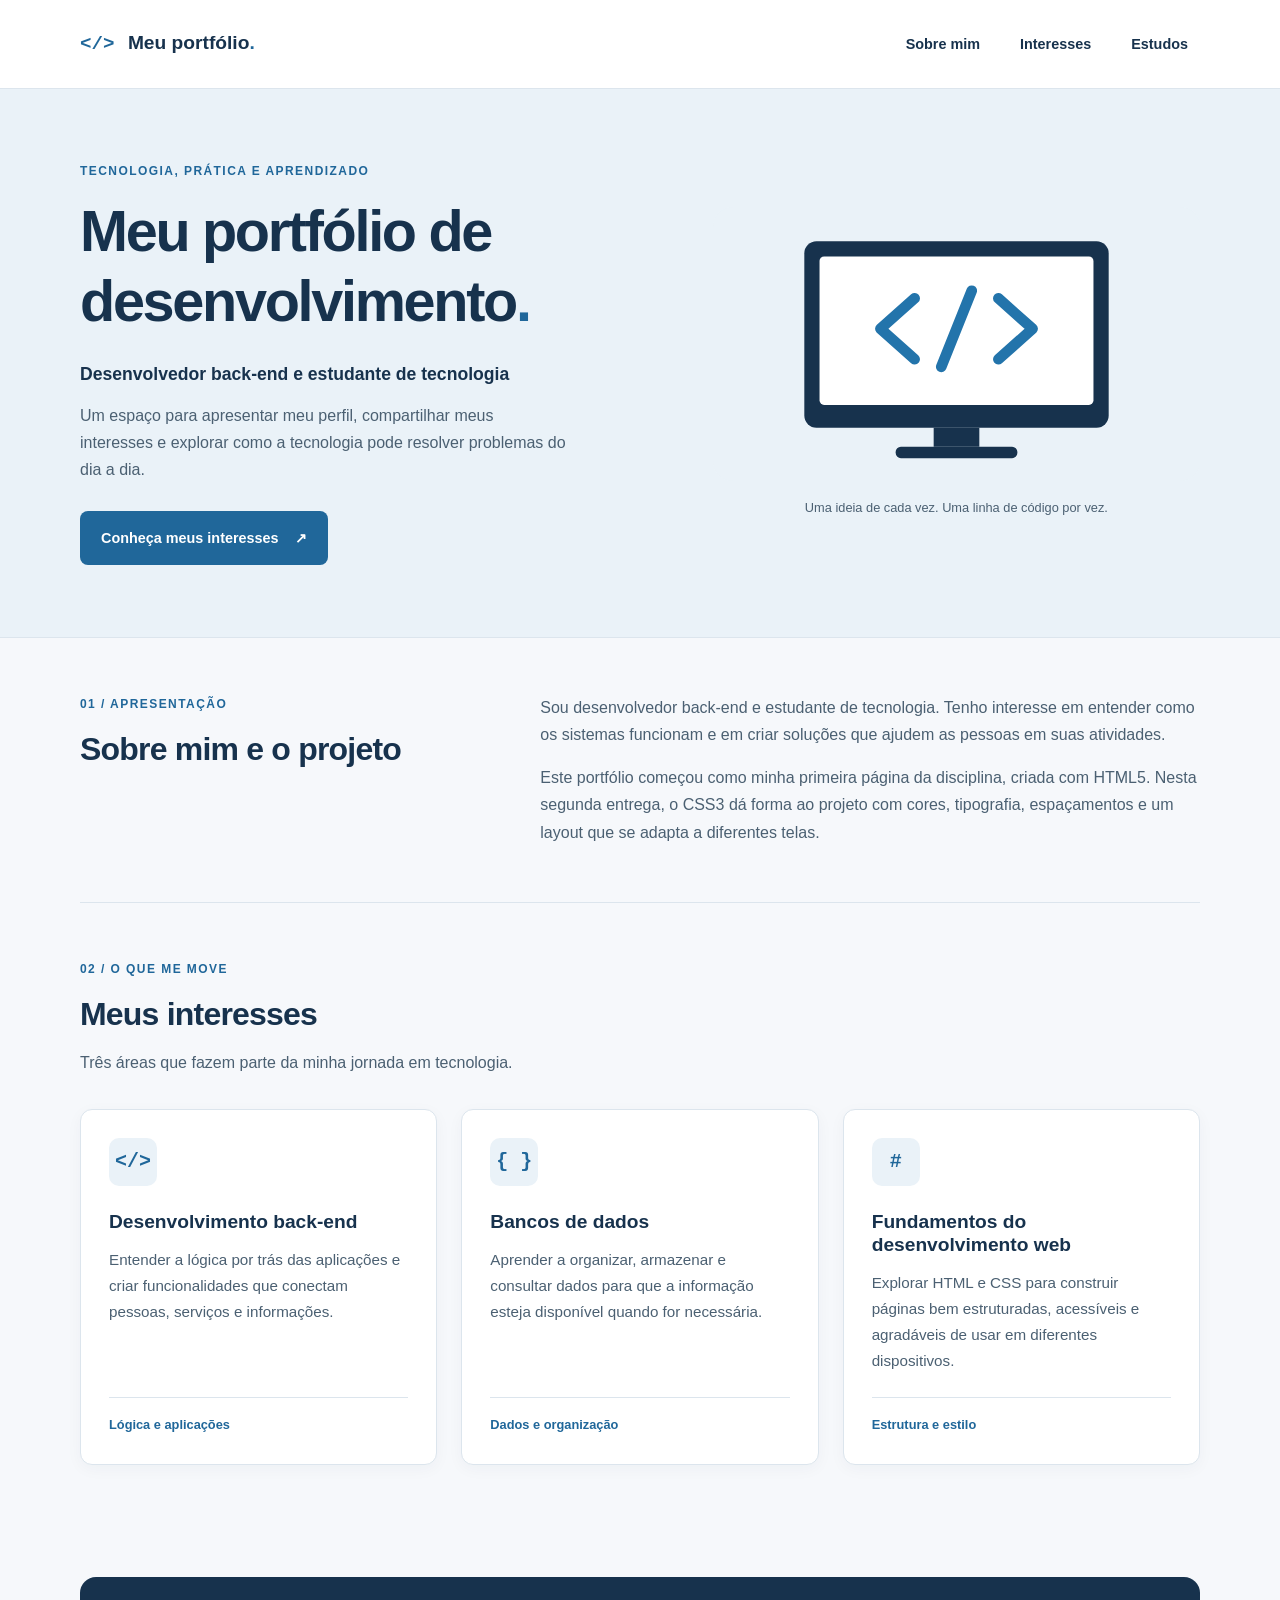
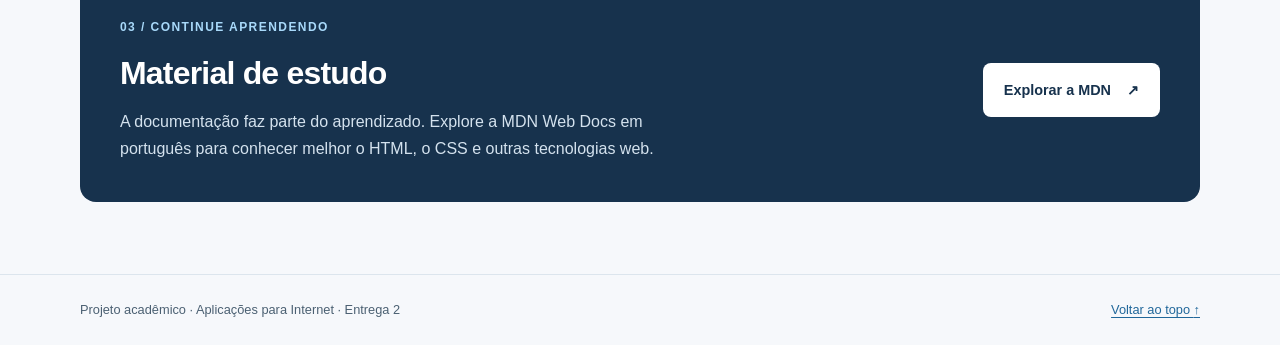
==== Entrega 2/projeto/index.html @ 30e73c6c "base do projeto 2, para segunda entrega" ====
<!doctype html>
<html lang="pt-BR">
  <head>
    <meta charset="UTF-8" />
    <meta name="viewport" content="width=device-width, initial-scale=1.0" />
    <title>Meu portfólio de desenvolvimento</title>
    <meta
      name="description"
      content="Conheça meu perfil, meus interesses em desenvolvimento back-end e minha jornada de aprendizado em tecnologia."
    />
    <link rel="stylesheet" href="css/style.css" />
  </head>

  <body>
    <a class="pular-conteudo" href="#conteudo">Pular para o conteúdo</a>

    <header class="cabecalho" id="inicio">
      <div class="container barra-navegacao">
        <a class="marca" href="#inicio" aria-label="Meu portfólio — início">
          <span class="marca-simbolo" aria-hidden="true">&lt;/&gt;</span>
          Meu portfólio<span class="marca-ponto" aria-hidden="true">.</span>
        </a>

        <nav aria-label="Navegação principal">
          <ul class="menu">
            <li><a href="#sobre">Sobre mim</a></li>
            <li><a href="#interesses">Interesses</a></li>
            <li><a href="#estudos">Estudos</a></li>
          </ul>
        </nav>
      </div>
    </header>

    <main id="conteudo" tabindex="-1">
      <!-- Área de destaque: apresenta o objetivo principal do portfólio. -->
      <section class="destaque" aria-labelledby="titulo-principal">
        <div class="container destaque-conteudo">
          <div>
            <p class="etiqueta">Tecnologia, prática e aprendizado</p>
            <h1 id="titulo-principal">Meu portfólio de desenvolvimento<span>.</span></h1>
            <p class="destaque-subtitulo">
              Desenvolvedor back-end e estudante de tecnologia
            </p>
            <p class="destaque-descricao">
              Um espaço para apresentar meu perfil, compartilhar meus interesses
              e explorar como a tecnologia pode resolver problemas do dia a dia.
            </p>
            <a class="botao" href="#interesses">Conheça meus interesses <span aria-hidden="true">↗</span></a>
          </div>

          <figure class="ilustracao">
            <img
              src="imagens/desenvolvimento.svg"
              alt="Ilustração de um computador com símbolos de código na tela"
              width="640"
              height="360"
            />
            <figcaption>Uma ideia de cada vez. Uma linha de código por vez.</figcaption>
          </figure>
        </div>
      </section>

      <section class="container secao sobre" id="sobre" aria-labelledby="titulo-sobre">
        <div>
          <p class="etiqueta">01 / Apresentação</p>
          <h2 id="titulo-sobre">Sobre mim e o projeto</h2>
        </div>

        <div class="sobre-texto">
          <p>
            Sou desenvolvedor back-end e estudante de tecnologia. Tenho interesse
            em entender como os sistemas funcionam e em criar soluções que ajudem
            as pessoas em suas atividades.
          </p>

          <p>
            Este portfólio começou como minha primeira página da disciplina,
            criada com HTML5. Nesta segunda entrega, o CSS3 dá forma ao projeto
            com cores, tipografia, espaçamentos e um layout que se adapta a
            diferentes telas.
          </p>
        </div>
      </section>

      <section class="container secao" id="interesses" aria-labelledby="titulo-interesses">
        <p class="etiqueta">02 / O que me move</p>
        <h2 id="titulo-interesses">Meus interesses</h2>
        <p class="introducao-secao">Três áreas que fazem parte da minha jornada em tecnologia.</p>

        <!-- O CSS Grid distribui os cartões em colunas no computador. -->
        <ul class="cartoes">
          <li class="cartao">
            <span class="cartao-icone" aria-hidden="true">&lt;/&gt;</span>
            <h3>Desenvolvimento back-end</h3>
            <p>
              Entender a lógica por trás das aplicações e criar funcionalidades
              que conectam pessoas, serviços e informações.
            </p>
            <span class="cartao-tema">Lógica e aplicações</span>
          </li>
          <li class="cartao">
            <span class="cartao-icone" aria-hidden="true">{ }</span>
            <h3>Bancos de dados</h3>
            <p>
              Aprender a organizar, armazenar e consultar dados para que a
              informação esteja disponível quando for necessária.
            </p>
            <span class="cartao-tema">Dados e organização</span>
          </li>
          <li class="cartao">
            <span class="cartao-icone" aria-hidden="true">#</span>
            <h3>Fundamentos do desenvolvimento web</h3>
            <p>
              Explorar HTML e CSS para construir páginas bem estruturadas,
              acessíveis e agradáveis de usar em diferentes dispositivos.
            </p>
            <span class="cartao-tema">Estrutura e estilo</span>
          </li>
        </ul>
      </section>

      <section class="container secao" id="estudos" aria-labelledby="titulo-estudos">
        <div class="material-estudo">
          <div>
            <p class="etiqueta">03 / Continue aprendendo</p>
            <h2 id="titulo-estudos">Material de estudo</h2>
            <p>
              A documentação faz parte do aprendizado. Explore a MDN Web Docs em
              português para conhecer melhor o HTML, o CSS e outras tecnologias web.
            </p>
          </div>

          <a class="botao botao-claro" href="https://developer.mozilla.org/pt-BR/">
            Explorar a MDN <span aria-hidden="true">↗</span>
          </a>
        </div>
      </section>
    </main>

    <footer class="rodape">
      <div class="container rodape-conteudo">
        <p>Projeto acadêmico · Aplicações para Internet · Entrega 2</p>
        <a href="#inicio">Voltar ao topo <span aria-hidden="true">↑</span></a>
      </div>
    </footer>
  </body>
</html>
---- Entrega 2/projeto/css/style.css ----
/* Identidade visual: tons de azul e fontes disponíveis no próprio computador. */
:root {
  --cor-fundo: #f6f8fb;
  --cor-superficie: #ffffff;
  --cor-titulo: #17324d;
  --cor-texto: #4b6072;
  --cor-primaria: #20679a;
  --cor-destaque: #a8d9fa;
  --cor-borda: #dce5ed;
}

/* Base: tamanhos previsíveis, tipografia e espaçamento. */
* {
  box-sizing: border-box;
  margin: 0;
  padding: 0;
}

body {
  background-color: var(--cor-fundo);
  color: var(--cor-texto);
  font-family: "Segoe UI", Arial, sans-serif;
  font-size: 1rem;
  line-height: 1.7;
}

h1,
h2,
h3 {
  color: var(--cor-titulo);
  line-height: 1.2;
}

h1 {
  font-size: clamp(2.3rem, 4.5vw, 3.8rem);
  letter-spacing: -0.04em;
}

h2 {
  margin-bottom: 1rem;
  font-size: 2rem;
  letter-spacing: -0.025em;
}

h3 {
  margin-bottom: 0.9rem;
  font-size: 1.2rem;
}

a {
  color: var(--cor-primaria);
  text-underline-offset: 0.25em;
}

a:hover {
  text-decoration-thickness: 2px;
}

a:focus-visible {
  outline: 3px solid #b45400;
  outline-offset: 5px;
}

img {
  display: block;
  max-width: 100%;
  height: auto;
}

section,
header {
  scroll-margin-top: 1.5rem;
}

.container {
  width: min(1120px, 90%);
  margin-inline: auto;
}

.secao {
  padding-block: 3.5rem;
}

.etiqueta {
  margin-bottom: 1rem;
  color: var(--cor-primaria);
  font-size: 0.75rem;
  font-weight: 700;
  letter-spacing: 0.12em;
  text-transform: uppercase;
}

.pular-conteudo {
  position: absolute;
  top: 0.75rem;
  left: 0.75rem;
  z-index: 1;
  padding: 0.75rem 1rem;
  transform: translateY(-200%);
  background: var(--cor-superficie);
  border-radius: 6px;
}

.pular-conteudo:focus {
  transform: translateY(0);
}

/* Cabeçalho e navegação organizados com Flexbox. */
.cabecalho {
  background: var(--cor-superficie);
  border-bottom: 1px solid var(--cor-borda);
}

.barra-navegacao,
.menu,
.rodape-conteudo {
  display: flex;
  align-items: center;
  justify-content: space-between;
  gap: 1rem;
}

.barra-navegacao {
  min-height: 88px;
  padding-block: 1rem;
  flex-wrap: wrap;
}

.marca {
  color: var(--cor-titulo);
  font-size: 1.2rem;
  font-weight: 700;
  text-decoration: none;
}

.marca-simbolo {
  margin-right: 0.5rem;
  color: var(--cor-primaria);
  font-family: Consolas, monospace;
}

.marca-ponto {
  color: var(--cor-primaria);
}

.menu {
  flex-wrap: wrap;
  list-style: none;
}

.menu a {
  display: inline-block;
  padding: 0.6rem 0.75rem;
  border-radius: 6px;
  color: var(--cor-titulo);
  font-size: 0.9rem;
  font-weight: 600;
  text-decoration: none;
}

.menu a:hover {
  background: #eaf2f8;
  color: var(--cor-primaria);
}

/* Destaque principal em duas colunas. */
.destaque {
  padding-block: 4.5rem;
  background: #eaf2f8;
  border-bottom: 1px solid var(--cor-borda);
}

.destaque-conteudo {
  display: grid;
  grid-template-columns: 1.2fr 1fr;
  align-items: center;
  gap: 3rem;
}

h1 span {
  color: var(--cor-primaria);
}

.destaque-subtitulo {
  margin-top: 1.5rem;
  color: var(--cor-titulo);
  font-size: 1.1rem;
  font-weight: 600;
}

.destaque-descricao {
  margin-block: 0.75rem 1.75rem;
  max-width: 55ch;
}

.botao {
  display: inline-flex;
  align-items: center;
  justify-content: center;
  gap: 1rem;
  padding: 0.85rem 1.25rem;
  border: 1px solid transparent;
  border-radius: 8px;
  background: var(--cor-primaria);
  color: var(--cor-superficie);
  font-size: 0.9rem;
  font-weight: 600;
  text-decoration: none;
}

.botao:hover {
  background: var(--cor-titulo);
}

.ilustracao img {
  width: 100%;
  border-radius: 20px;
}

.ilustracao figcaption {
  margin-top: 1rem;
  font-size: 0.8rem;
  text-align: center;
}

/* Apresentação e cartões de interesses. */
.sobre {
  display: grid;
  grid-template-columns: 1fr 1.6fr;
  gap: 3rem;
  border-bottom: 1px solid var(--cor-borda);
}

.sobre-texto p + p {
  margin-top: 1rem;
}

.introducao-secao {
  margin-bottom: 2rem;
}

.cartoes {
  display: grid;
  grid-template-columns: repeat(3, minmax(0, 1fr));
  gap: 1.5rem;
  list-style: none;
}

.cartao {
  display: flex;
  flex-direction: column;
  align-items: flex-start;
  padding: 1.75rem;
  border: 1px solid var(--cor-borda);
  border-radius: 12px;
  background: var(--cor-superficie);
  box-shadow: 0 4px 16px rgb(23 50 77 / 4%);
}

.cartao-icone {
  display: grid;
  place-items: center;
  width: 48px;
  height: 48px;
  margin-bottom: 1.5rem;
  border-radius: 10px;
  background: #eaf2f8;
  color: var(--cor-primaria);
  font-family: Consolas, monospace;
  font-size: 1.25rem;
  font-weight: 700;
}

.cartao p {
  margin-bottom: 1.5rem;
  font-size: 0.95rem;
}

.cartao-tema {
  margin-top: auto;
  padding-top: 1rem;
  width: 100%;
  border-top: 1px solid var(--cor-borda);
  color: var(--cor-primaria);
  font-size: 0.8rem;
  font-weight: 600;
}

/* Material de estudo e rodapé. */
.material-estudo {
  display: flex;
  align-items: center;
  justify-content: space-between;
  gap: 2rem;
  padding: 2.5rem;
  border-radius: 16px;
  background: var(--cor-titulo);
  color: #d4e2ee;
}

.material-estudo h2 {
  color: var(--cor-superficie);
}

.material-estudo .etiqueta {
  color: var(--cor-destaque);
}

.material-estudo p {
  max-width: 62ch;
}

.botao-claro {
  flex-shrink: 0;
  background: var(--cor-superficie);
  color: var(--cor-titulo);
}

.botao-claro:hover {
  background: var(--cor-destaque);
}

.rodape {
  margin-top: 1rem;
  padding-block: 1.5rem;
  border-top: 1px solid var(--cor-borda);
  font-size: 0.8rem;
}

.rodape-conteudo {
  flex-wrap: wrap;
}

/* Responsividade: em tablets e celulares, o conteúdo fica em uma coluna. */
@media (max-width: 800px) {
  .destaque-conteudo,
  .sobre,
  .cartoes {
    grid-template-columns: 1fr;
  }

  .destaque {
    padding-block: 3rem;
  }

  .destaque-conteudo,
  .sobre {
    gap: 2rem;
  }

  .ilustracao {
    width: 100%;
    max-width: 460px;
    margin-inline: auto;
  }

  .material-estudo {
    flex-direction: column;
    align-items: flex-start;
  }
}

@media (max-width: 480px) {
  .barra-navegacao {
    flex-direction: column;
    gap: 0.5rem;
  }

  .menu {
    justify-content: center;
    gap: 0.25rem;
  }

  .secao {
    padding-block: 2.5rem;
  }

  h2 {
    font-size: 1.75rem;
  }

  .cartao,
  .material-estudo {
    padding: 1.5rem;
  }
}
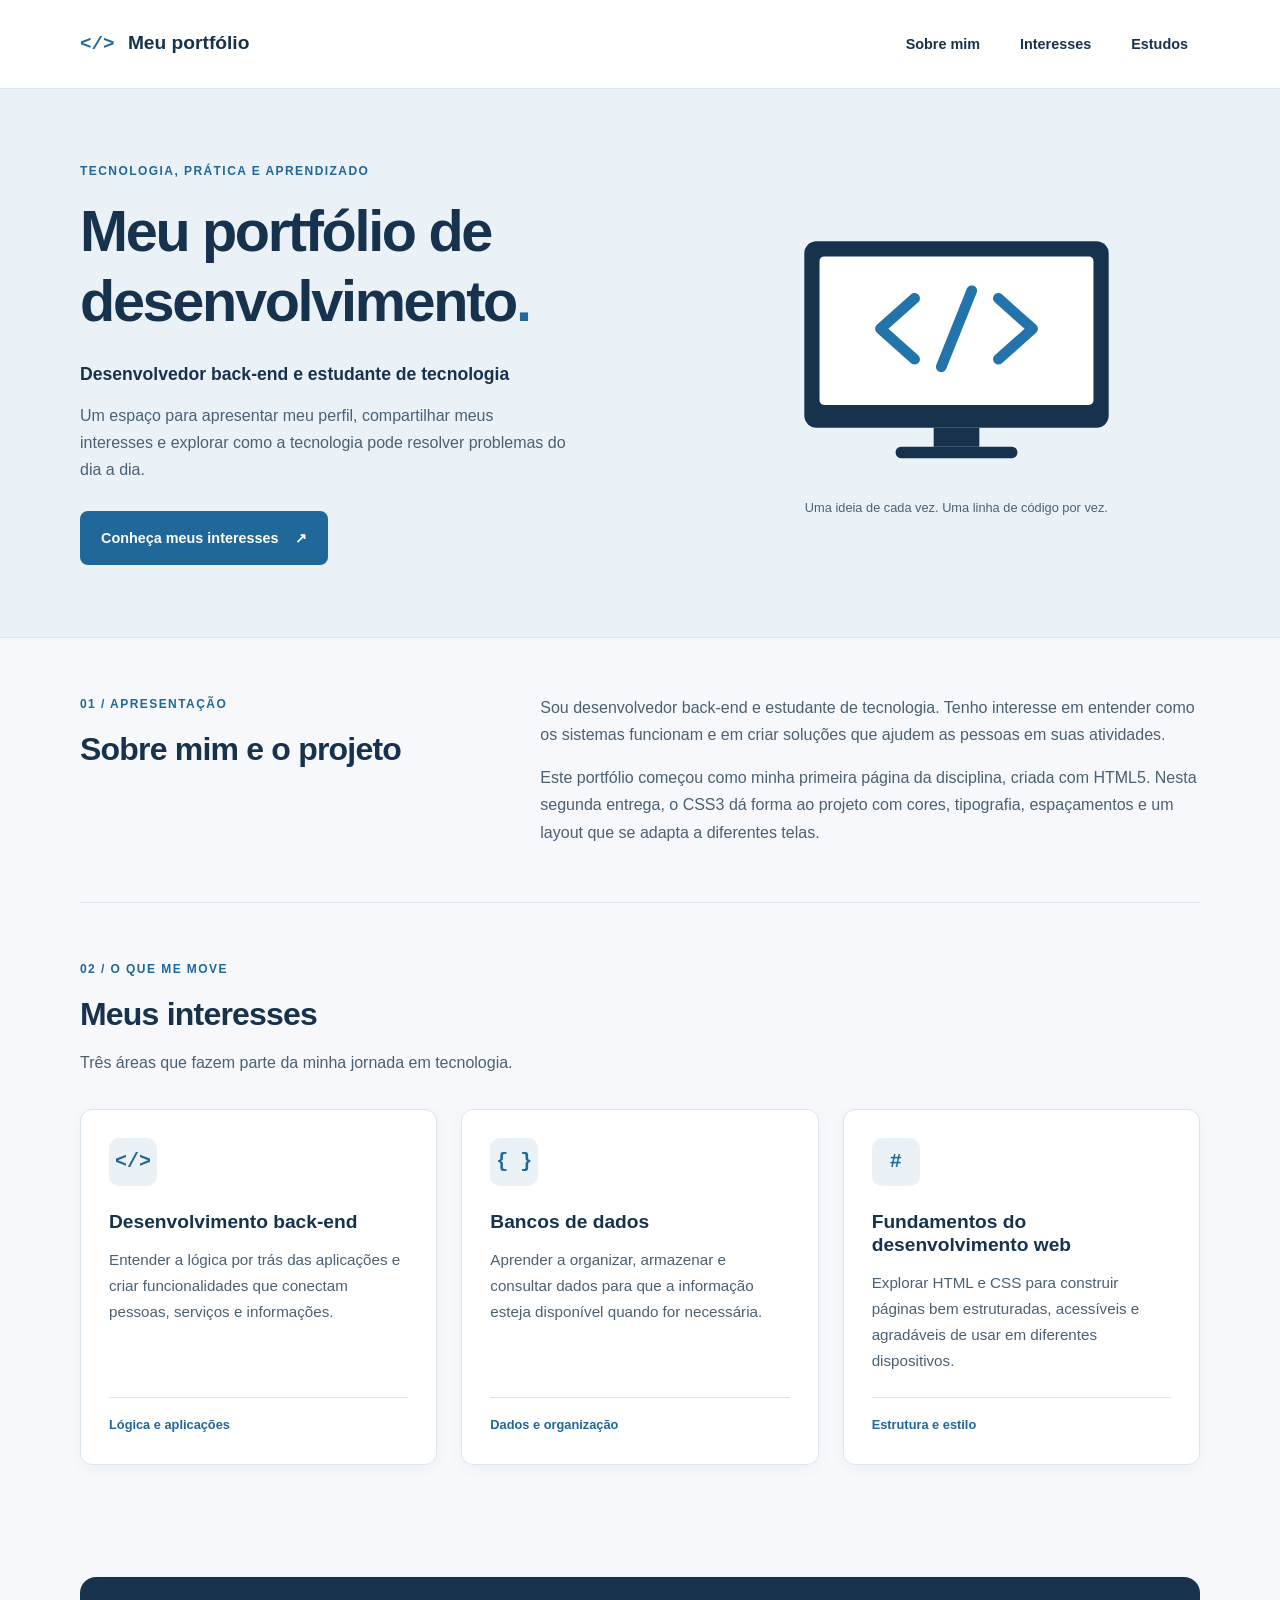
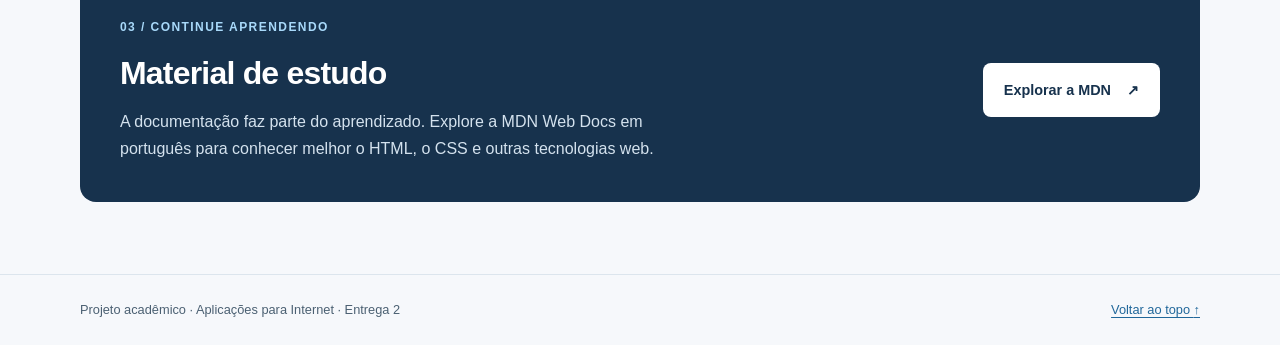
==== commit 837c6e95: "entrega 2 completa" ====
--- a/Entrega 2/projeto/index.html
+++ b/Entrega 2/projeto/index.html
@@ -3,12 +3,13 @@
   <head>
     <meta charset="UTF-8" />
     <meta name="viewport" content="width=device-width, initial-scale=1.0" />
-    <title>Meu portfólio de desenvolvimento</title>
+    <title>Meu portfólio</title>
     <meta
       name="description"
       content="Conheça meu perfil, meus interesses em desenvolvimento back-end e minha jornada de aprendizado em tecnologia."
     />
     <link rel="stylesheet" href="css/style.css" />
+    <link rel="icon" type="image/x-icon" href="imagens/favicon.ico" />
   </head>
 
   <body>
@@ -18,7 +19,7 @@
       <div class="container barra-navegacao">
         <a class="marca" href="#inicio" aria-label="Meu portfólio — início">
           <span class="marca-simbolo" aria-hidden="true">&lt;/&gt;</span>
-          Meu portfólio<span class="marca-ponto" aria-hidden="true">.</span>
+          Meu portfólio
         </a>
 
         <nav aria-label="Navegação principal">
@@ -32,12 +33,13 @@
     </header>
 
     <main id="conteudo" tabindex="-1">
-      <!-- Área de destaque: apresenta o objetivo principal do portfólio. -->
       <section class="destaque" aria-labelledby="titulo-principal">
         <div class="container destaque-conteudo">
           <div>
             <p class="etiqueta">Tecnologia, prática e aprendizado</p>
-            <h1 id="titulo-principal">Meu portfólio de desenvolvimento<span>.</span></h1>
+            <h1 id="titulo-principal">
+              Meu portfólio de desenvolvimento<span>.</span>
+            </h1>
             <p class="destaque-subtitulo">
               Desenvolvedor back-end e estudante de tecnologia
             </p>
@@ -45,7 +47,9 @@
               Um espaço para apresentar meu perfil, compartilhar meus interesses
               e explorar como a tecnologia pode resolver problemas do dia a dia.
             </p>
-            <a class="botao" href="#interesses">Conheça meus interesses <span aria-hidden="true">↗</span></a>
+            <a class="botao" href="#interesses"
+              >Conheça meus interesses <span aria-hidden="true">↗</span></a
+            >
           </div>
 
           <figure class="ilustracao">
@@ -55,12 +59,18 @@
               width="640"
               height="360"
             />
-            <figcaption>Uma ideia de cada vez. Uma linha de código por vez.</figcaption>
+            <figcaption>
+              Uma ideia de cada vez. Uma linha de código por vez.
+            </figcaption>
           </figure>
         </div>
       </section>
 
-      <section class="container secao sobre" id="sobre" aria-labelledby="titulo-sobre">
+      <section
+        class="container secao sobre"
+        id="sobre"
+        aria-labelledby="titulo-sobre"
+      >
         <div>
           <p class="etiqueta">01 / Apresentação</p>
           <h2 id="titulo-sobre">Sobre mim e o projeto</h2>
@@ -68,9 +78,9 @@
 
         <div class="sobre-texto">
           <p>
-            Sou desenvolvedor back-end e estudante de tecnologia. Tenho interesse
-            em entender como os sistemas funcionam e em criar soluções que ajudem
-            as pessoas em suas atividades.
+            Sou desenvolvedor back-end e estudante de tecnologia. Tenho
+            interesse em entender como os sistemas funcionam e em criar soluções
+            que ajudem as pessoas em suas atividades.
           </p>
 
           <p>
@@ -82,10 +92,16 @@
         </div>
       </section>
 
-      <section class="container secao" id="interesses" aria-labelledby="titulo-interesses">
+      <section
+        class="container secao"
+        id="interesses"
+        aria-labelledby="titulo-interesses"
+      >
         <p class="etiqueta">02 / O que me move</p>
         <h2 id="titulo-interesses">Meus interesses</h2>
-        <p class="introducao-secao">Três áreas que fazem parte da minha jornada em tecnologia.</p>
+        <p class="introducao-secao">
+          Três áreas que fazem parte da minha jornada em tecnologia.
+        </p>
 
         <!-- O CSS Grid distribui os cartões em colunas no computador. -->
         <ul class="cartoes">
@@ -119,18 +135,26 @@
         </ul>
       </section>
 
-      <section class="container secao" id="estudos" aria-labelledby="titulo-estudos">
+      <section
+        class="container secao"
+        id="estudos"
+        aria-labelledby="titulo-estudos"
+      >
         <div class="material-estudo">
           <div>
             <p class="etiqueta">03 / Continue aprendendo</p>
             <h2 id="titulo-estudos">Material de estudo</h2>
             <p>
               A documentação faz parte do aprendizado. Explore a MDN Web Docs em
-              português para conhecer melhor o HTML, o CSS e outras tecnologias web.
+              português para conhecer melhor o HTML, o CSS e outras tecnologias
+              web.
             </p>
           </div>
 
-          <a class="botao botao-claro" href="https://developer.mozilla.org/pt-BR/">
+          <a
+            class="botao botao-claro"
+            href="https://developer.mozilla.org/pt-BR/"
+          >
             Explorar a MDN <span aria-hidden="true">↗</span>
           </a>
         </div>
--- a/Entrega 2/projeto/css/style.css
+++ b/Entrega 2/projeto/css/style.css
@@ -1,4 +1,3 @@
-/* Identidade visual: tons de azul e fontes disponíveis no próprio computador. */
 :root {
   --cor-fundo: #f6f8fb;
   --cor-superficie: #ffffff;
@@ -9,7 +8,6 @@
   --cor-borda: #dce5ed;
 }
 
-/* Base: tamanhos previsíveis, tipografia e espaçamento. */
 * {
   box-sizing: border-box;
   margin: 0;
@@ -105,7 +103,6 @@
   transform: translateY(0);
 }
 
-/* Cabeçalho e navegação organizados com Flexbox. */
 .cabecalho {
   background: var(--cor-superficie);
   border-bottom: 1px solid var(--cor-borda);
@@ -139,10 +136,6 @@
   font-family: Consolas, monospace;
 }
 
-.marca-ponto {
-  color: var(--cor-primaria);
-}
-
 .menu {
   flex-wrap: wrap;
   list-style: none;
@@ -163,7 +156,6 @@
   color: var(--cor-primaria);
 }
 
-/* Destaque principal em duas colunas. */
 .destaque {
   padding-block: 4.5rem;
   background: #eaf2f8;
@@ -223,7 +215,6 @@
   text-align: center;
 }
 
-/* Apresentação e cartões de interesses. */
 .sobre {
   display: grid;
   grid-template-columns: 1fr 1.6fr;
@@ -231,7 +222,7 @@
   border-bottom: 1px solid var(--cor-borda);
 }
 
-.sobre-texto p + p {
+.sobre-texto p+p {
   margin-top: 1rem;
 }
 
@@ -286,7 +277,6 @@
   font-weight: 600;
 }
 
-/* Material de estudo e rodapé. */
 .material-estudo {
   display: flex;
   align-items: center;
@@ -331,8 +321,8 @@
   flex-wrap: wrap;
 }
 
-/* Responsividade: em tablets e celulares, o conteúdo fica em uma coluna. */
 @media (max-width: 800px) {
+
   .destaque-conteudo,
   .sobre,
   .cartoes {
